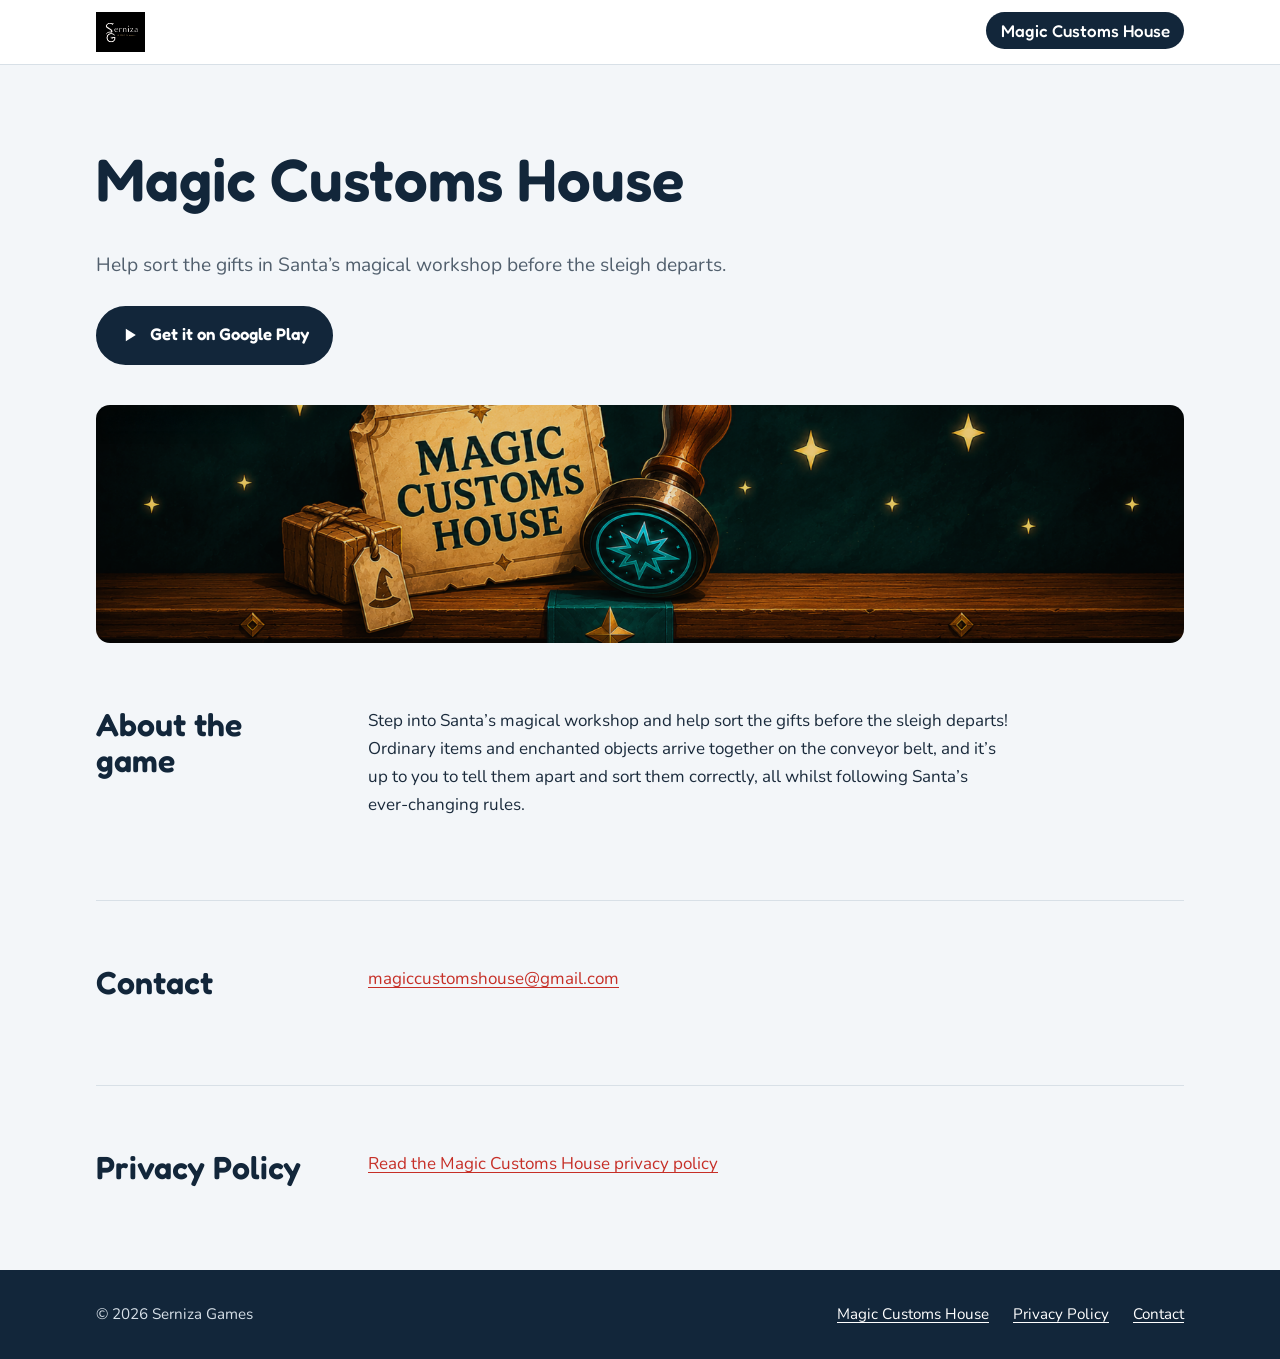
==== magiccustomshouse/index.html @ 68a98a69 "Update" ====
<!DOCTYPE html>
<html lang="en">

<head>
<meta charset="utf-8">
<meta name="viewport" content="width=device-width, initial-scale=1">
<title>Magic Customs House | Serniza Games</title>

<!-- Search Engine Optimization -->
<meta name="description" content="Sort ordinary gifts from enchanted ones on Santa's conveyor belt in Magic Customs House, a game for Android by Serniza Games.">
<link rel="canonical" href="https://sernizagames.com/magiccustomshouse/">

<!-- Appearance -->
<meta name="theme-color" content="#12263A">
<link rel="icon" type="image/png" sizes="32x32" href="/assets/img/serniza-games-smaller-logo.png">

<!-- Fonts & Styles -->
<link rel="preconnect" href="https://fonts.googleapis.com">
<link rel="preconnect" href="https://fonts.gstatic.com" crossorigin>
<link href="https://fonts.googleapis.com/css2?family=Fredoka:wght@500;600&family=Nunito:wght@400;700&display=swap" rel="stylesheet">
<link rel="stylesheet" href="/assets/css/styles.css">

<!-- Open Graph / Social Medias -->
<meta property="og:type" content="website">
<meta property="og:site_name" content="Serniza Games">
<meta property="og:title" content="Magic Customs House">
<meta property="og:description" content="Step into Santa's magical workshop and sort the gifts before the sleigh departs.">
<meta property="og:url" content="https://sernizagames.com/magiccustomshouse/">
<meta property="og:image" content="https://sernizagames.com/magiccustomshouse/img/magic-customs-house-header.png">
<meta name="twitter:card" content="summary_large_image">

<script type="application/ld+json">
{"@context":"https://schema.org","@type":"SoftwareApplication","name":"Magic Customs House","operatingSystem":"Android","applicationCategory":"GameApplication","url":"https://play.google.com/store/apps/details?id=com.sernizagames.magiccustomshouse","image":"https://sernizagames.com/magiccustomshouse/img/header.png","publisher":{"@type":"Organization","name":"Serniza Games","url":"https://sernizagames.com/"}}
</script>
</head>

<body>
<a class="skip-link" href="#main">Skip to content</a>
<header class="site-header">
  <div class="wrap bar">
    <a class="brand" href="/"><img src="/assets/img/serniza-games-logo.png" alt="Serniza Games"></a>
    <nav class="nav" aria-label="Main"><a href="/magiccustomshouse/" aria-current="page">Magic Customs House</a></nav>
  </div>
</header>
<main id="main">
  <section class="wrap hero">
    <h1>Magic Customs House</h1>
    <p class="lead">Help sort the gifts in Santa&rsquo;s magical workshop before the sleigh departs.</p>
    <div class="actions">
      <a class="btn" href="https://play.google.com/store/apps/details?id=com.sernizagames.magiccustomshouse" rel="noopener"><svg viewBox="0 0 24 24" width="20" height="20" aria-hidden="true"><path fill="currentColor" d="M7 4.5v15l12-7.5z"/></svg> Get it on Google Play</a>
    </div>
    <div class="banner">
      <img src="/magiccustomshouse/img/magic-customs-house-header.png" alt="Magic Customs House header">
      <div class="belt" aria-hidden="true"></div>
    </div>
  </section>
 
  <section class="wrap section" id="about">
    <div class="split">
      <h2>About the game</h2>
      <div>
        <p>Step into Santa&rsquo;s magical workshop and help sort the gifts before the sleigh departs! Ordinary items and enchanted objects arrive together on the conveyor belt, and it&rsquo;s up to you to tell them apart and sort them correctly, all whilst following Santa&rsquo;s ever-changing rules.</p>
      </div>
    </div>
  </section>
 
  <section class="wrap section" id="contact">
    <div class="split">
      <h2>Contact</h2>
      <div><p><a href="mailto:magiccustomshouse@gmail.com">magiccustomshouse@gmail.com</a></p></div>
    </div>
  </section>
 
  <section class="wrap section" id="privacy">
    <div class="split">
      <h2>Privacy Policy</h2>
      <div>
        <!-- Cuando termines la política propia, cambia este enlace a /magiccustomshouse/privacy/ -->
        <p><a href="https://sites.google.com/view/magiccustomshouse/home" rel="noopener">Read the Magic Customs House privacy policy</a></p>
      </div>
    </div>
  </section>
</main>
<footer class="site-footer">
  <div class="wrap foot">
    <p>&copy; 2026 Serniza Games</p>
    <ul>
        <li><a href="/magiccustomshouse/">Magic Customs House</a></li>
      <li><a href="/magiccustomshouse/#privacy">Privacy Policy</a></li>
      <li><a href="mailto:magiccustomshouse@gmail.com">Contact</a></li>
    </ul>
  </div>
</footer>
</body>

</html>
---- assets/css/styles.css ----
:root
{
  --display-font:"Fredoka","Trebuchet MS",system-ui,sans-serif;
  --body-font:"Nunito",system-ui,-apple-system,"Segoe UI",Roboto,sans-serif;
  --night:#12263A; --pine:#1F5C4A; --red:#C62F27; --gold:#F4B93E; --snow:#F3F6F9; --white:#FFFFFF; --text:#1B2B3C; --muted:#52606E; --line:#D8E0E7;
  --border-radius:14px; 
  --content-max:68rem;
}

*,*::before,*::after{box-sizing:border-box}

html{-webkit-text-size-adjust:100%}
body{margin:0;min-height:100vh;display:flex;flex-direction:column;background:var(--snow);color:var(--text);font-family:var(--body-font);font-size:1.0625rem;line-height:1.65}
main{flex:1}
img{max-width:100%;height:auto;display:block}
a{color:var(--red);text-underline-offset:.2em}
a:hover{color:#9F2019}
:focus-visible{outline:3px solid var(--night);outline-offset:3px;border-radius:4px}
h1,h2,h3{font-family:var(--display-font);color:var(--night);line-height:1.15;margin:0 0 .6em;font-weight:600}
h1{font-size:clamp(2.25rem,6vw,3.75rem)}
h2{font-size:clamp(1.5rem,3.5vw,2rem)}
p{margin:0 0 1em}
.wrap{width:min(100% - 2.5rem,var(--content-max));margin-inline:auto}

.skip-link{position:absolute;left:-999px;top:0;background:var(--night);color:#fff;padding:.5rem 1rem;z-index:10}
.skip-link:focus{left:0}

/* Header */
.site-header{background:var(--white);border-bottom:1px solid var(--line)}
.bar{display:flex;align-items:center;justify-content:space-between;gap:1rem;padding-block:.75rem}
.brand img{height:2.5rem;width:auto}
.nav a{font-family:var(--display-font);font-weight:500;color:var(--night);text-decoration:none;padding:.5rem .9rem;border-radius:999px}
.nav a:hover{background:var(--snow)}
.nav a[aria-current="page"]{background:var(--night);color:#fff}

/* Hero */
.hero{padding-block:clamp(2.5rem,7vw,5rem) 0}
.lead{max-width:40rem;font-size:1.2rem;color:var(--muted)}
.actions{display:flex;flex-wrap:wrap;gap:.75rem;margin-top:1.5rem}
.btn{display:inline-flex;align-items:center;gap:.6rem;padding:.85rem 1.4rem;border-radius:999px;font-family:var(--display-font);font-weight:600;font-size:1.05rem;text-decoration:none;background:var(--night);color:#fff;border:2px solid var(--night)}
.btn:hover{background:var(--red);border-color:var(--red);color:#fff}

/* Sections */
.section{padding-block:clamp(2.5rem,6vw,4rem)}
.section + .section{border-top:1px solid var(--line)}
.split{display:grid;gap:.5rem 3rem}
.split > div{max-width:40rem}
@media (min-width:48rem){.split{grid-template-columns:14rem 1fr}}

/* Feature card*/
.feature{display:block;background:var(--white);border:1px solid var(--line);border-radius:var(--border-radius);overflow:hidden;text-decoration:none;color:inherit}
.feature .banner{margin-top:0;border-radius:0}
.feature .body{padding:1.5rem}
.feature h2{margin-bottom:.3em}
.feature:hover .btn{background:var(--red);border-color:var(--red)}

/* Banner */
.banner{margin-top:2.5rem;border-radius:var(--border-radius);overflow:hidden;background:var(--night)}
.banner img{width:100%}

/* Text pages */
.prose{max-width:44rem;padding-block:clamp(2rem,5vw,3.5rem)}
.prose h2{margin-top:2.25rem;font-size:1.5rem}
.todo{background:#FFF1C9;border-radius:4px;padding:0 .25em}

/* Footer */
.site-footer{background:var(--night);color:#D7E0E8;padding-block:2rem;font-size:.95rem}
.site-footer a{color:#fff}
.site-footer a:hover{color:var(--gold)}
.site-footer :focus-visible{outline-color:var(--gold)}
.foot{display:flex;flex-wrap:wrap;justify-content:space-between;gap:1rem}
.foot ul{list-style:none;margin:0;padding:0;display:flex;flex-wrap:wrap;gap:.5rem 1.5rem}
.foot p{margin:0}

/* 404 */
.notfound{padding-block:clamp(3rem,10vw,7rem)}
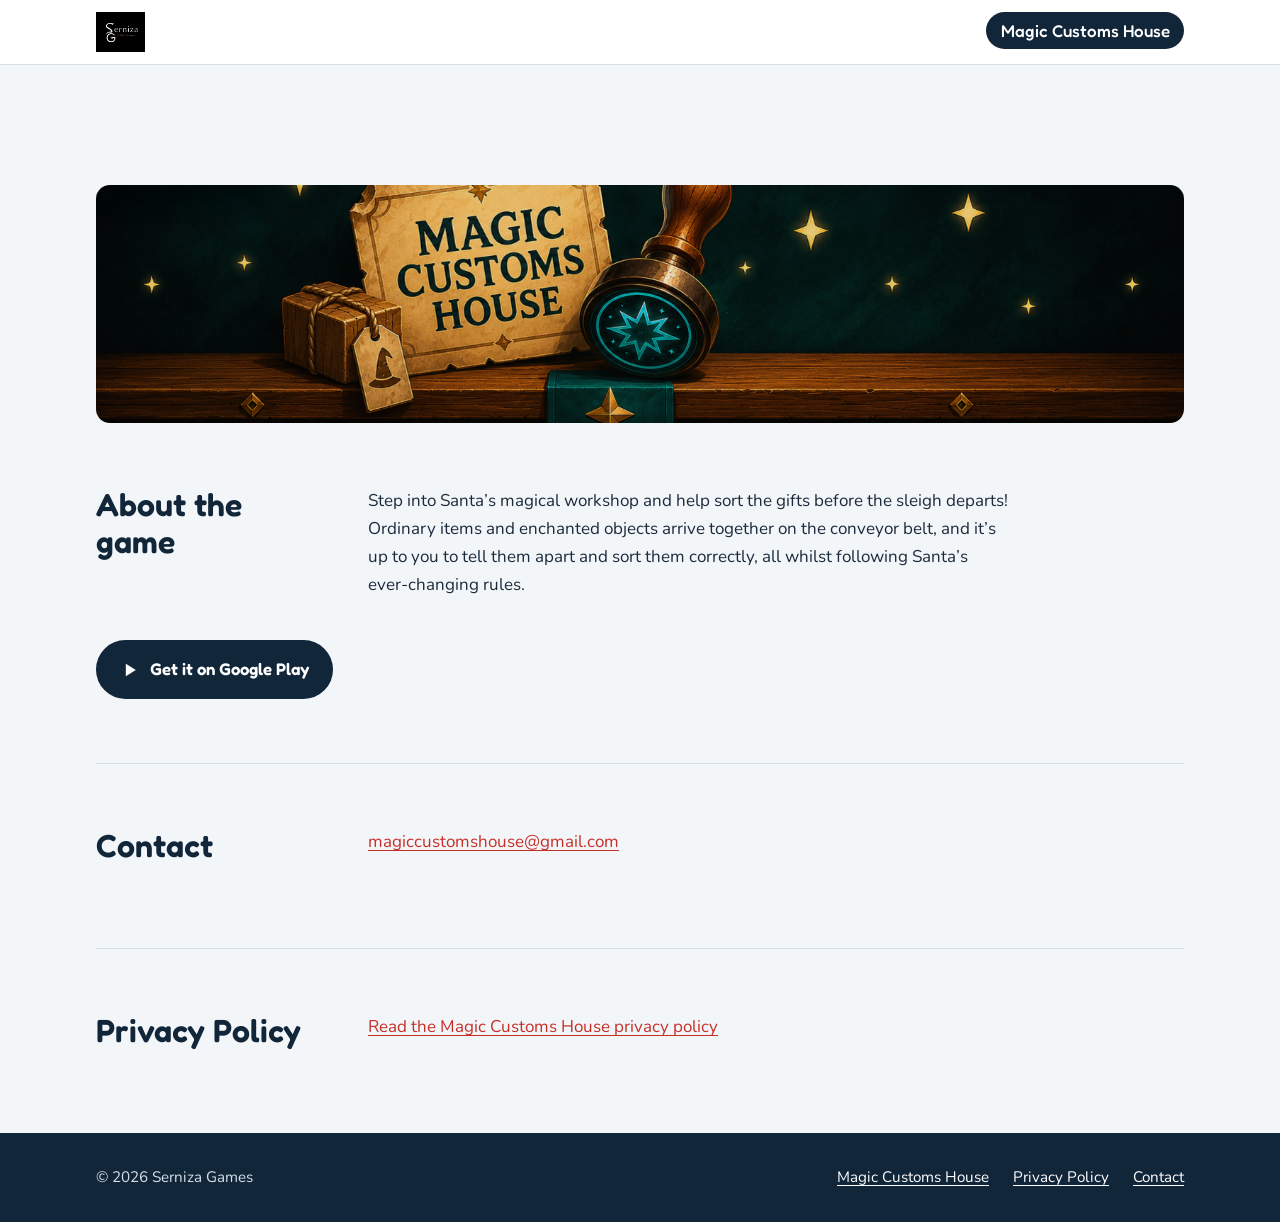
==== commit a14017ef: "General Fixes" ====
--- a/magiccustomshouse/index.html
+++ b/magiccustomshouse/index.html
@@ -44,11 +44,6 @@
 </header>
 <main id="main">
   <section class="wrap hero">
-    <h1>Magic Customs House</h1>
-    <p class="lead">Help sort the gifts in Santa&rsquo;s magical workshop before the sleigh departs.</p>
-    <div class="actions">
-      <a class="btn" href="https://play.google.com/store/apps/details?id=com.sernizagames.magiccustomshouse" rel="noopener"><svg viewBox="0 0 24 24" width="20" height="20" aria-hidden="true"><path fill="currentColor" d="M7 4.5v15l12-7.5z"/></svg> Get it on Google Play</a>
-    </div>
     <div class="banner">
       <img src="/magiccustomshouse/img/magic-customs-house-header.png" alt="Magic Customs House header">
       <div class="belt" aria-hidden="true"></div>
@@ -61,6 +56,9 @@
       <div>
         <p>Step into Santa&rsquo;s magical workshop and help sort the gifts before the sleigh departs! Ordinary items and enchanted objects arrive together on the conveyor belt, and it&rsquo;s up to you to tell them apart and sort them correctly, all whilst following Santa&rsquo;s ever-changing rules.</p>
       </div>
+    </div>
+    <div class="actions">
+      <a class="btn" href="https://play.google.com/store/apps/details?id=com.sernizagames.magiccustomshouse" rel="noopener"><svg viewBox="0 0 24 24" width="20" height="20" aria-hidden="true"><path fill="currentColor" d="M7 4.5v15l12-7.5z"/></svg> Get it on Google Play</a>
     </div>
   </section>
  
@@ -76,7 +74,7 @@
       <h2>Privacy Policy</h2>
       <div>
         <!-- Cuando termines la política propia, cambia este enlace a /magiccustomshouse/privacy/ -->
-        <p><a href="https://sites.google.com/view/magiccustomshouse/home" rel="noopener">Read the Magic Customs House privacy policy</a></p>
+        <p><a href="/magiccustomshouse/privacy/" rel="noopener">Read the Magic Customs House privacy policy</a></p>
       </div>
     </div>
   </section>
@@ -85,8 +83,8 @@
   <div class="wrap foot">
     <p>&copy; 2026 Serniza Games</p>
     <ul>
-        <li><a href="/magiccustomshouse/">Magic Customs House</a></li>
-      <li><a href="/magiccustomshouse/#privacy">Privacy Policy</a></li>
+      <li><a href="/magiccustomshouse/">Magic Customs House</a></li>
+      <li><a href="/magiccustomshouse/privacy/">Privacy Policy</a></li>
       <li><a href="mailto:magiccustomshouse@gmail.com">Contact</a></li>
     </ul>
   </div>
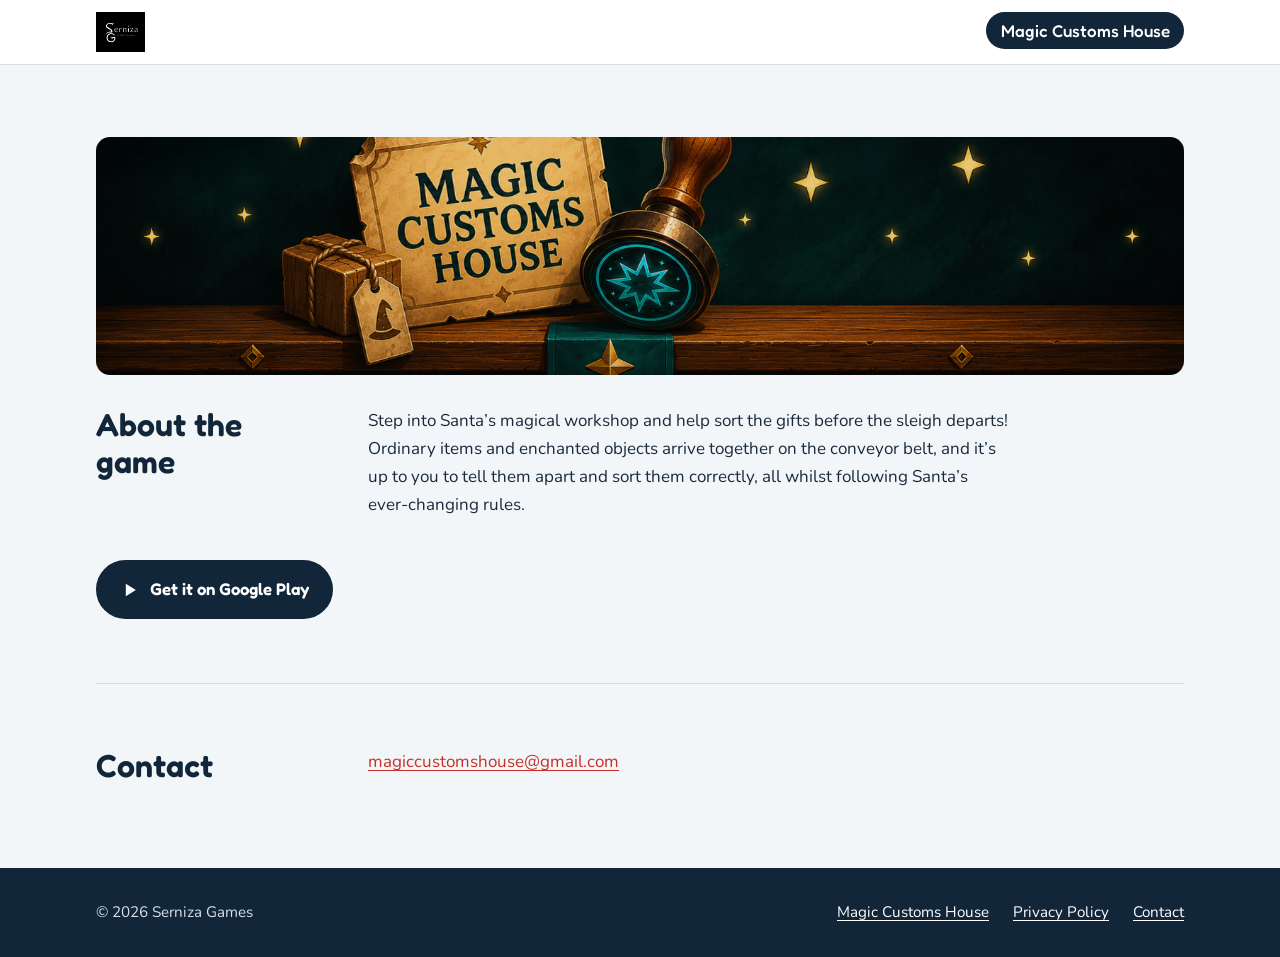
==== commit a46aab4d: "Remove Privacy Policy Section" ====
--- a/magiccustomshouse/index.html
+++ b/magiccustomshouse/index.html
@@ -69,15 +69,6 @@
     </div>
   </section>
  
-  <section class="wrap section" id="privacy">
-    <div class="split">
-      <h2>Privacy Policy</h2>
-      <div>
-        <!-- Cuando termines la política propia, cambia este enlace a /magiccustomshouse/privacy/ -->
-        <p><a href="/magiccustomshouse/privacy/" rel="noopener">Read the Magic Customs House privacy policy</a></p>
-      </div>
-    </div>
-  </section>
 </main>
 <footer class="site-footer">
   <div class="wrap foot">
--- a/assets/css/styles.css
+++ b/assets/css/styles.css
@@ -34,7 +34,8 @@
 .nav a[aria-current="page"]{background:var(--night);color:#fff}
 
 /* Hero */
-.hero{padding-block:clamp(2.5rem,7vw,5rem) 0}
+.hero{padding-block:clamp(1.5rem,4vw,3rem) 0}
+.hero + .section{padding-top:clamp(1rem,3vw,2rem)}
 .lead{max-width:40rem;font-size:1.2rem;color:var(--muted)}
 .actions{display:flex;flex-wrap:wrap;gap:.75rem;margin-top:1.5rem}
 .btn{display:inline-flex;align-items:center;gap:.6rem;padding:.85rem 1.4rem;border-radius:999px;font-family:var(--display-font);font-weight:600;font-size:1.05rem;text-decoration:none;background:var(--night);color:#fff;border:2px solid var(--night)}
@@ -55,7 +56,7 @@
 .feature:hover .btn{background:var(--red);border-color:var(--red)}
 
 /* Banner */
-.banner{margin-top:2.5rem;border-radius:var(--border-radius);overflow:hidden;background:var(--night)}
+.banner{margin-top:1.5rem;border-radius:var(--border-radius);overflow:hidden;background:var(--night)}
 .banner img{width:100%}
 
 /* Text pages */
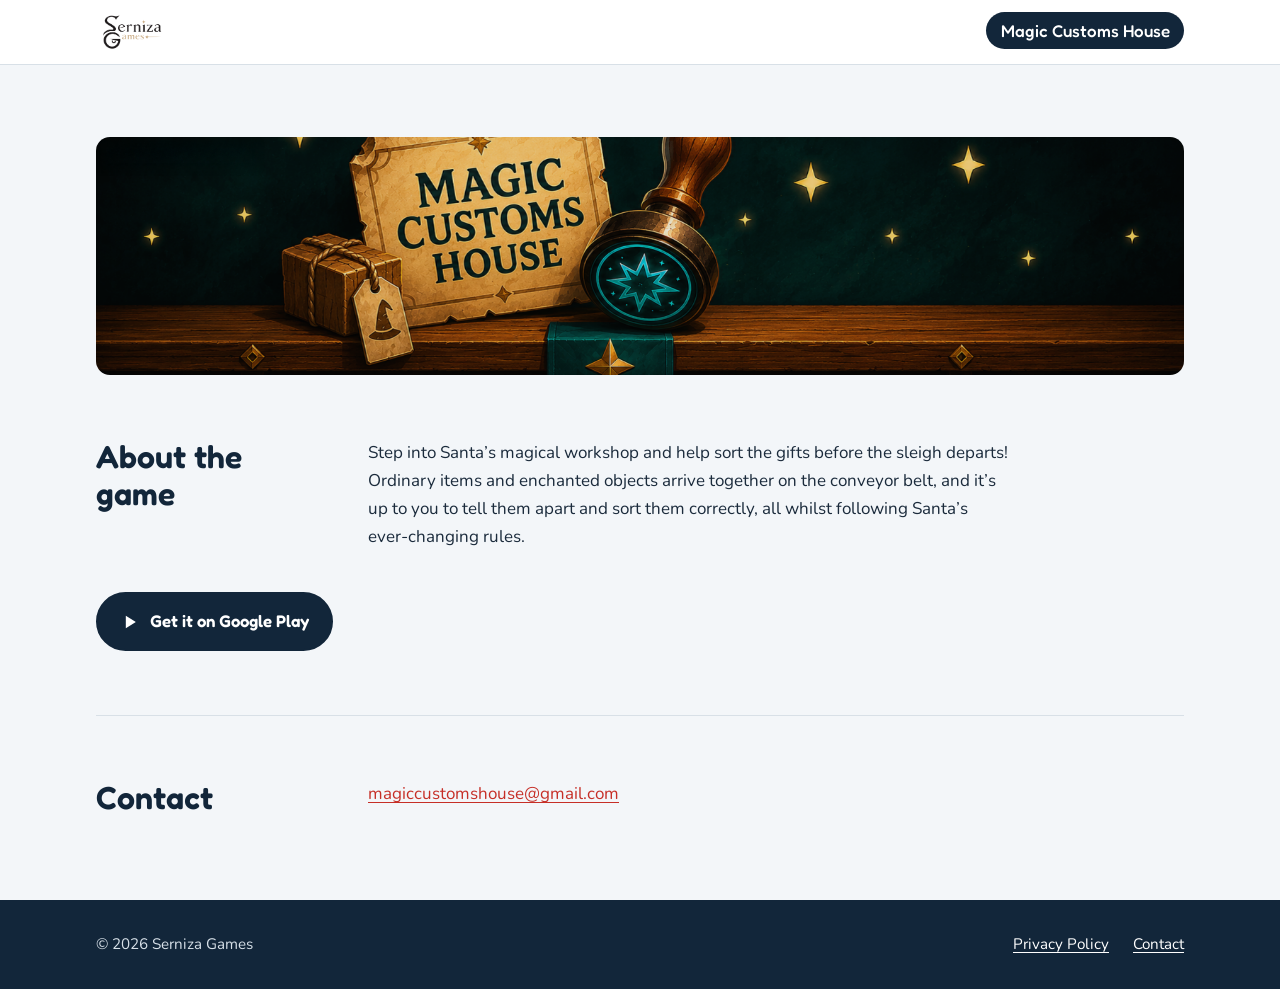
==== commit 9e317c2c: "Logo Redesign" ====
--- a/magiccustomshouse/index.html
+++ b/magiccustomshouse/index.html
@@ -74,9 +74,8 @@
   <div class="wrap foot">
     <p>&copy; 2026 Serniza Games</p>
     <ul>
-      <li><a href="/magiccustomshouse/">Magic Customs House</a></li>
       <li><a href="/magiccustomshouse/privacy/">Privacy Policy</a></li>
-      <li><a href="mailto:magiccustomshouse@gmail.com">Contact</a></li>
+      <li><a href="mailto:sernizagames@gmail.com">Contact</a></li>
     </ul>
   </div>
 </footer>
--- a/assets/css/styles.css
+++ b/assets/css/styles.css
@@ -35,7 +35,6 @@
 
 /* Hero */
 .hero{padding-block:clamp(1.5rem,4vw,3rem) 0}
-.hero + .section{padding-top:clamp(1rem,3vw,2rem)}
 .lead{max-width:40rem;font-size:1.2rem;color:var(--muted)}
 .actions{display:flex;flex-wrap:wrap;gap:.75rem;margin-top:1.5rem}
 .btn{display:inline-flex;align-items:center;gap:.6rem;padding:.85rem 1.4rem;border-radius:999px;font-family:var(--display-font);font-weight:600;font-size:1.05rem;text-decoration:none;background:var(--night);color:#fff;border:2px solid var(--night)}
